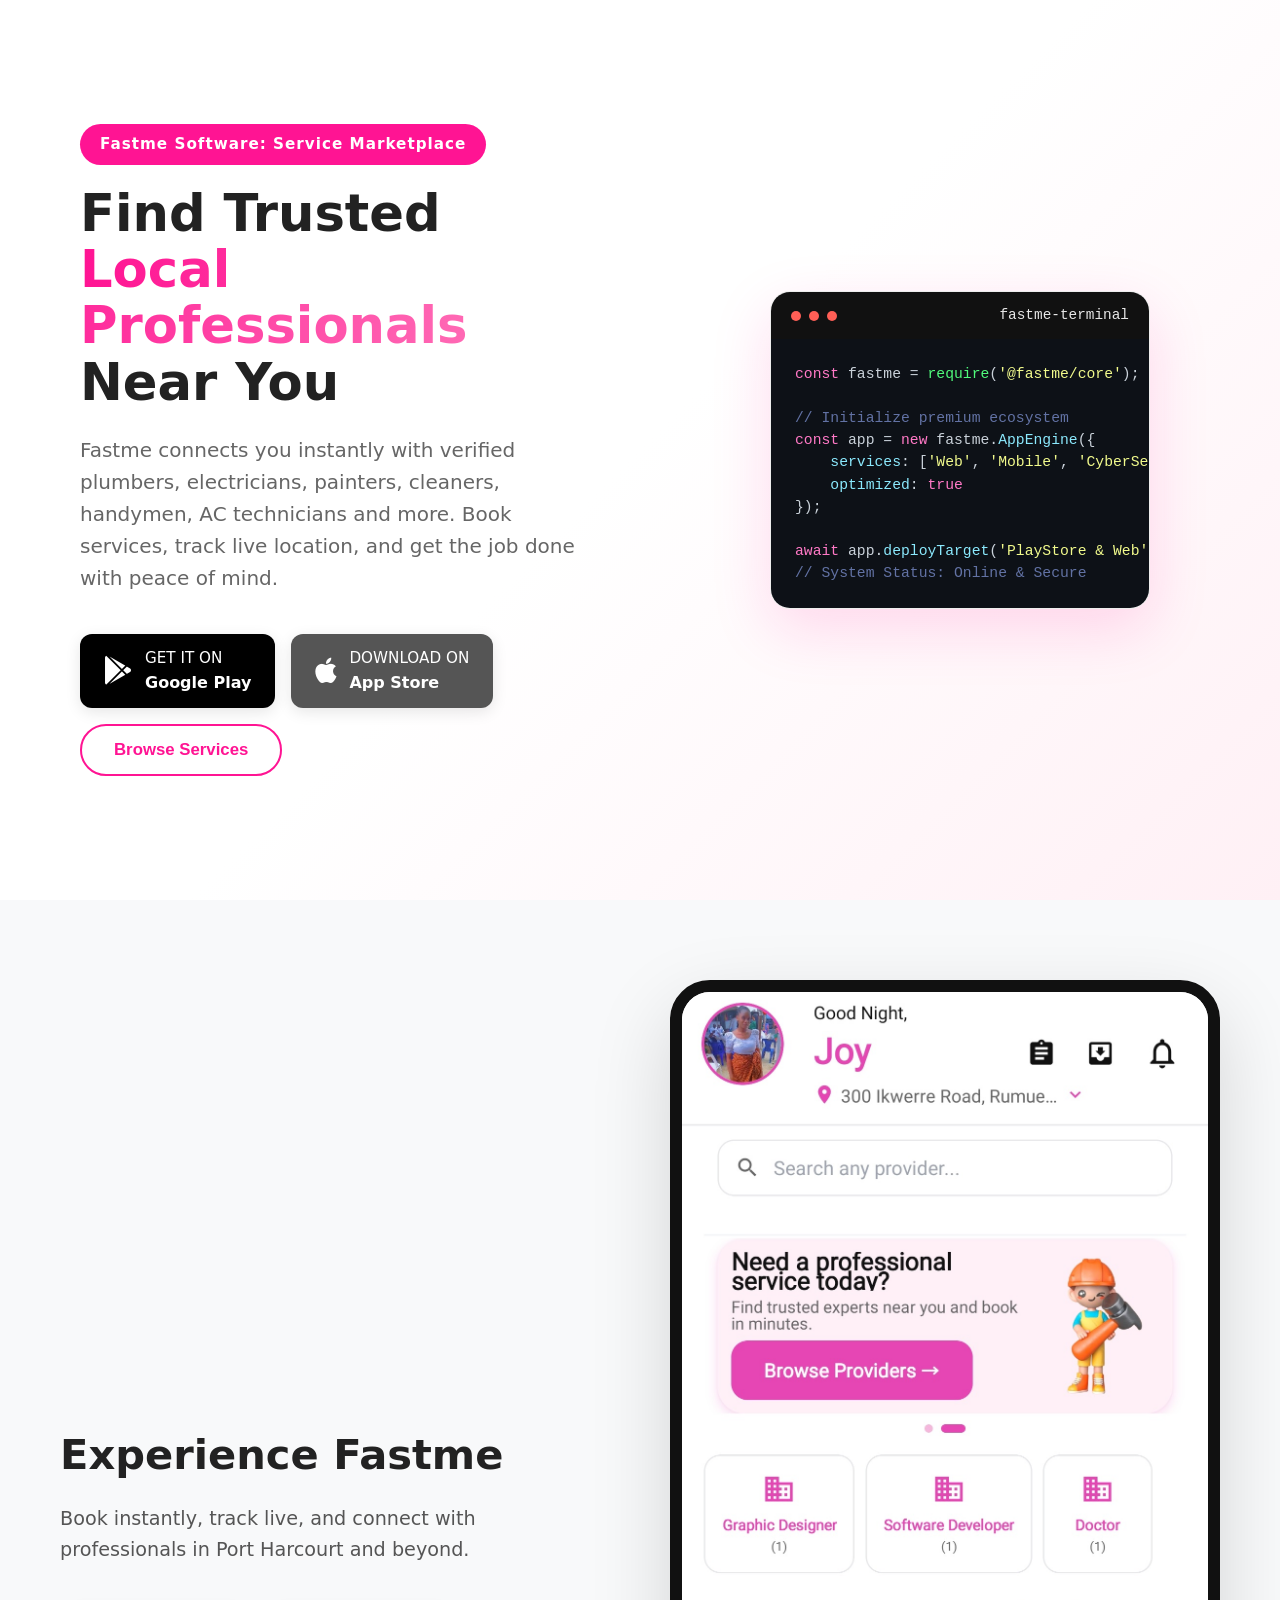
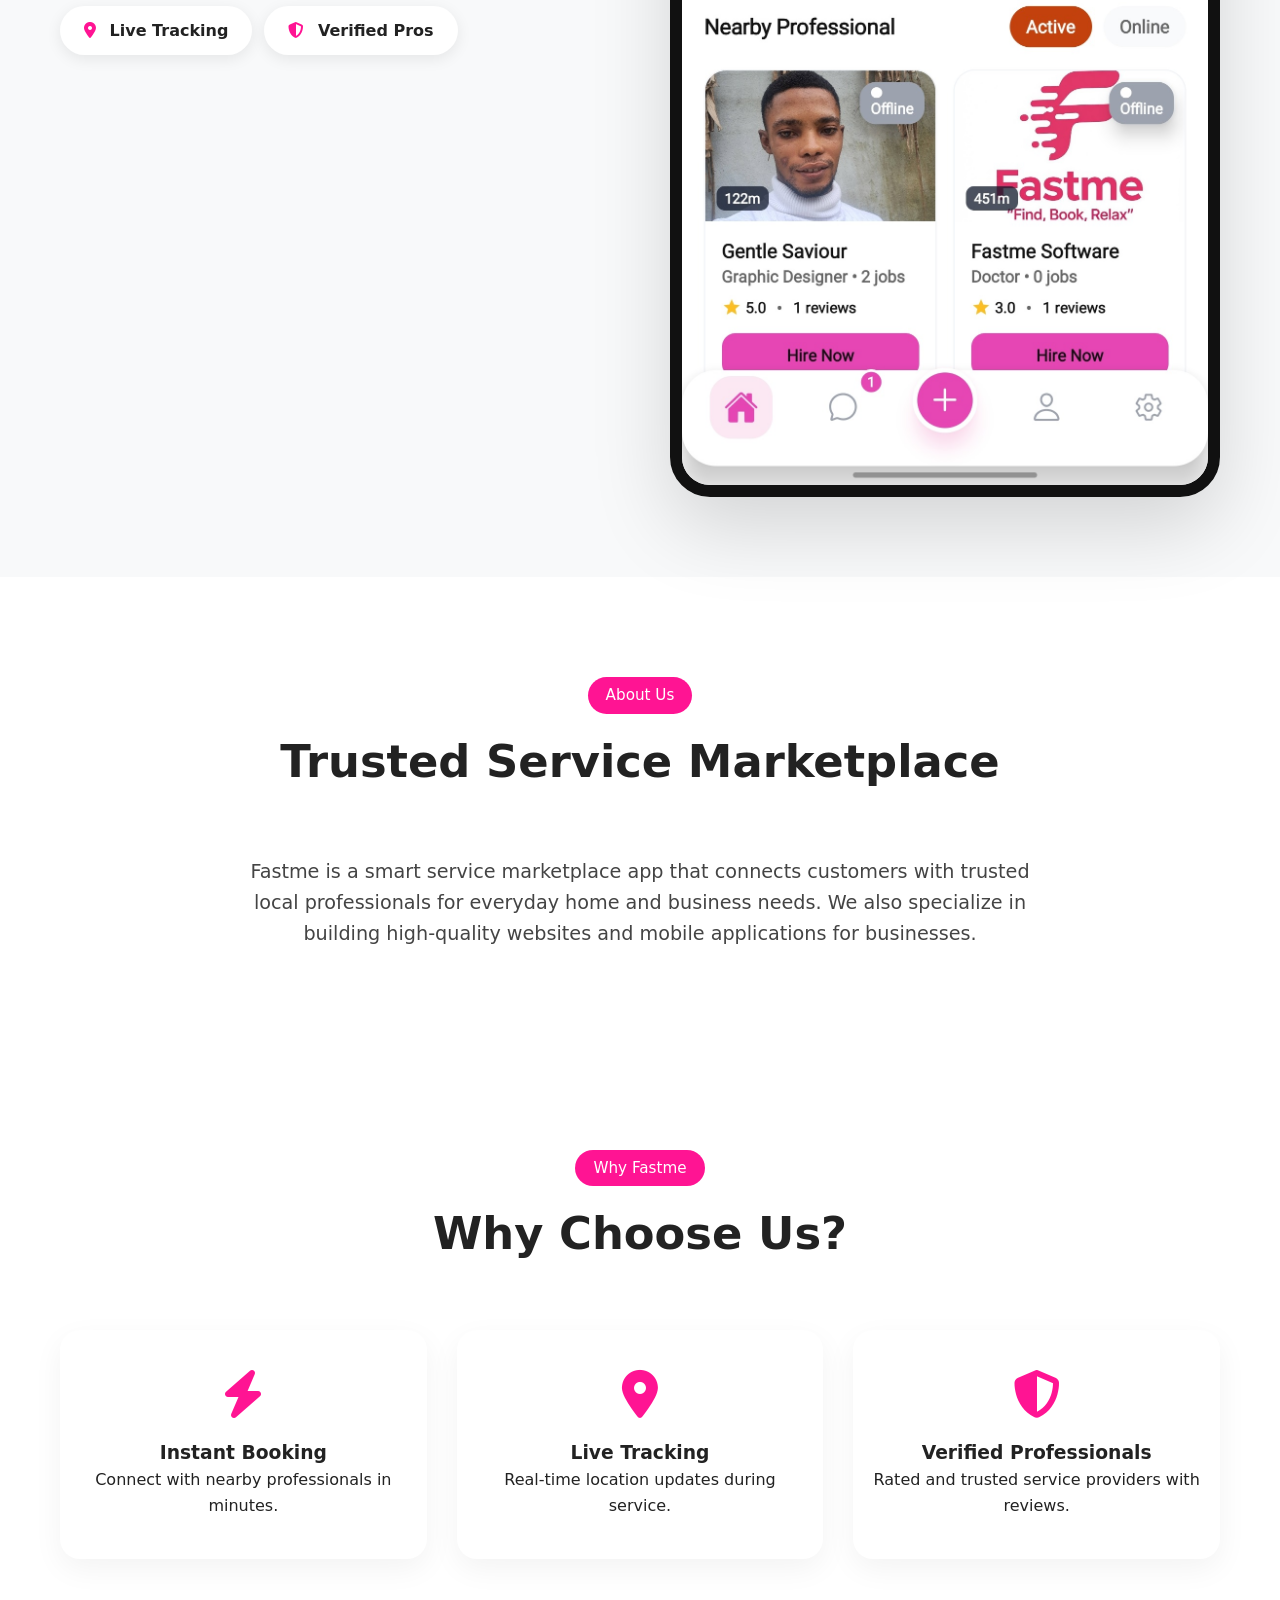
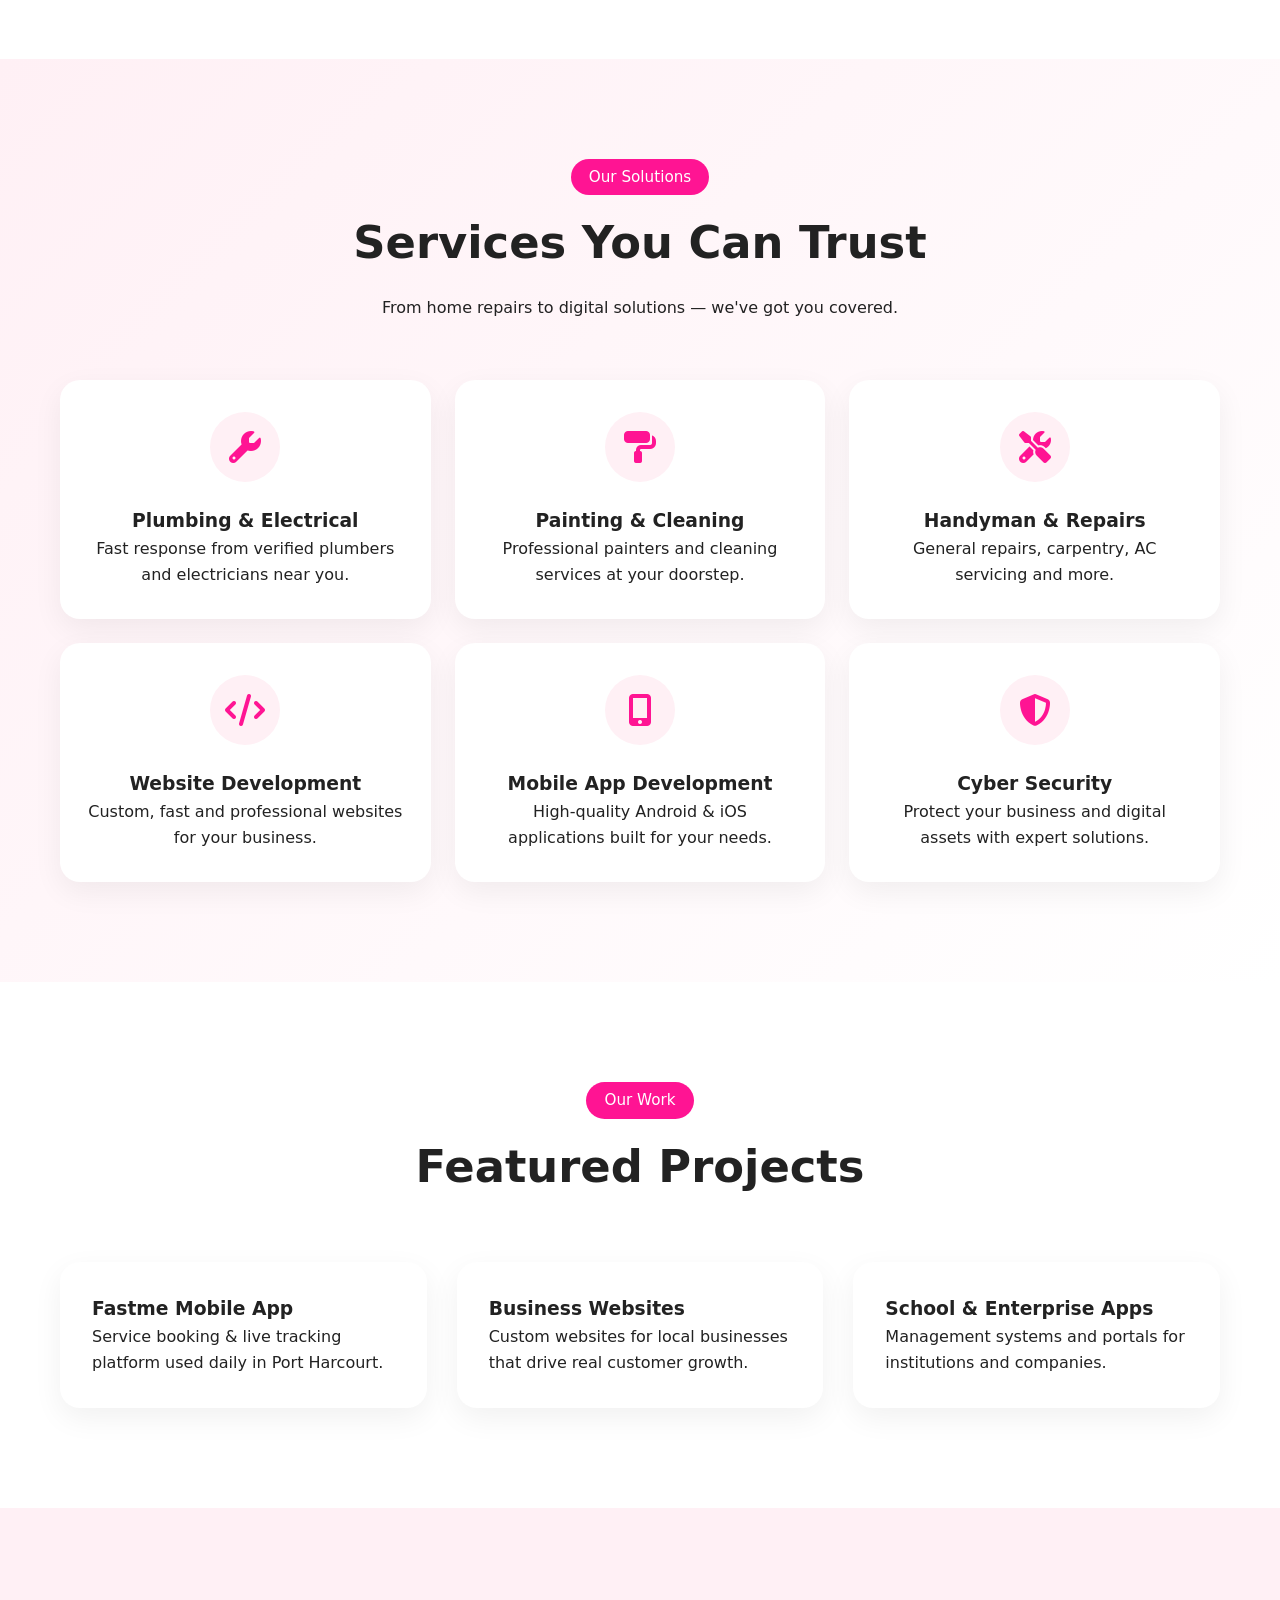
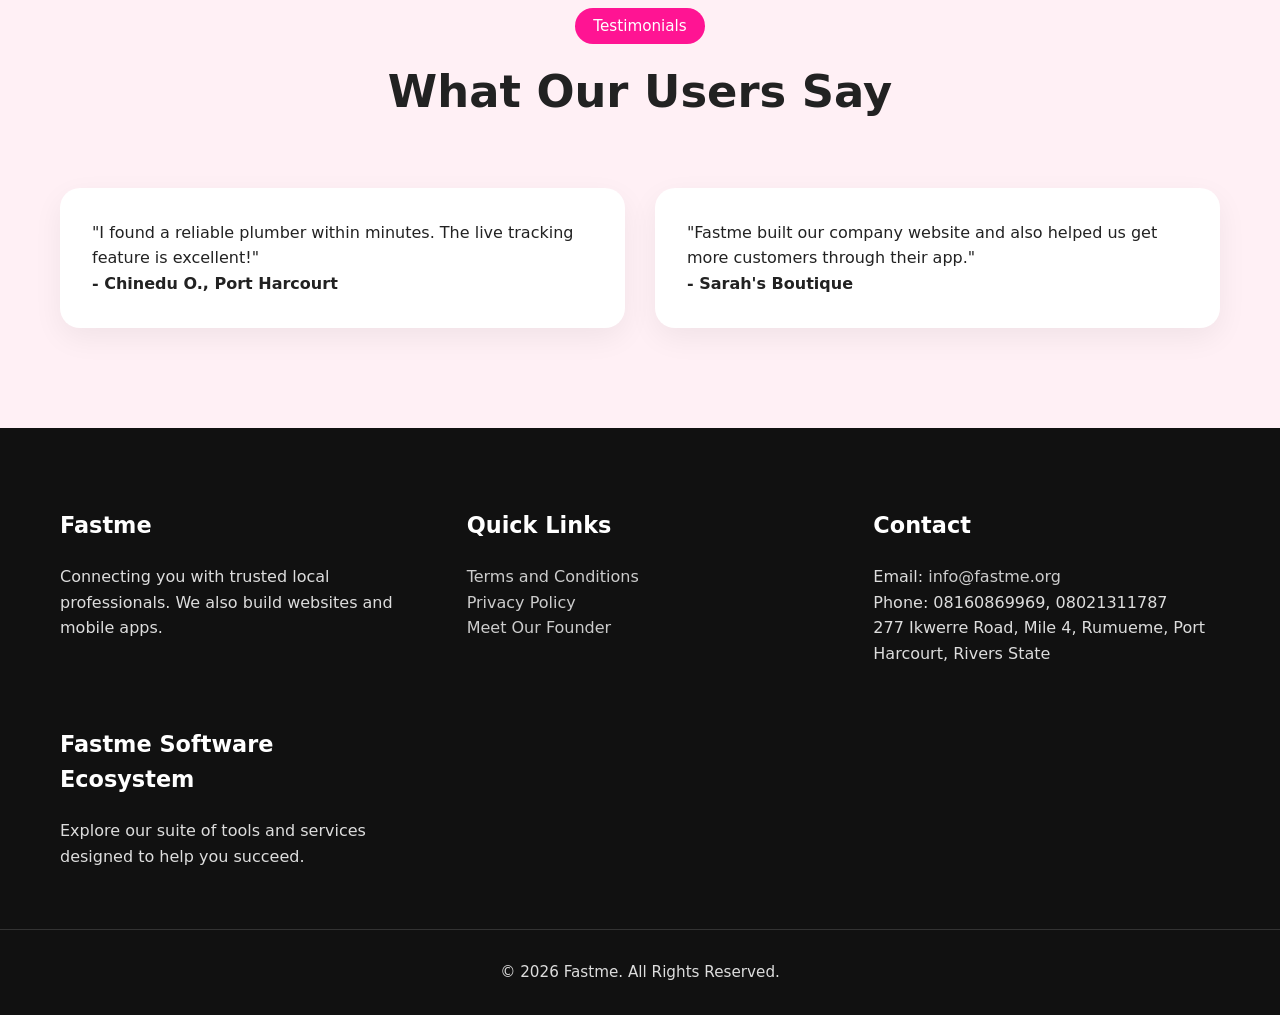
==== index.html @ 84701cfc "Add files via upload" ====
<!DOCTYPE html>
<html lang="en">
<head>
    <meta charset="UTF-8">
    <meta name="viewport" content="width=device-width, initial-scale=1.0">
    <title>Fastme - Connect with Trusted Local Professionals</title>
    <link rel="stylesheet" href="https://cdnjs.cloudflare.com/ajax/libs/font-awesome/6.5.0/css/all.min.css">
    <style>
        :root {
            --primary-pink: #FF1493;
            --pink-dark: #E1306C;
            --pink-light: #FFB6C1;
            --accent: #FF69B4;
            --text-dark: #222222;
            --text-light: #666666;
            --bg-light: #F8F9FA;
        }

        * {
            margin: 0;
            padding: 0;
            box-sizing: border-box;
        }

        body {
            font-family: 'Segoe UI', system-ui, -apple-system, sans-serif;
            line-height: 1.6;
            color: var(--text-dark);
            overflow-x: hidden;
        }

        .container {
            max-width: 1200px;
            margin: 0 auto;
            padding: 0 20px;
        }

        /* HERO - IMPROVED RESPONSIVENESS */
        .hero-container {
            display: grid;
            grid-template-columns: 1fr;
            min-height: 100vh;
            background: linear-gradient(135deg, #fff 50%, #FFF0F5 100%);
            align-items: center;
            position: relative;
            overflow: hidden;
            padding: 80px 0;
        }

        @media (min-width: 992px) {
            .hero-container {
                grid-template-columns: 1fr 1fr;
                padding: 0;
            }
        }

        .hero-content {
            padding: 40px 20px;
            z-index: 2;
            text-align: center;
        }

        @media (min-width: 992px) {
            .hero-content {
                padding: 60px 40px 60px 80px;
                text-align: left;
            }
        }

        .badge {
            display: inline-block;
            background: var(--primary-pink);
            color: white;
            padding: 8px 20px;
            border-radius: 50px;
            font-size: 0.95rem;
            font-weight: 600;
            margin-bottom: 20px;
            letter-spacing: 1px;
        }

        h1 {
            font-size: 2.4rem;
            line-height: 1.1;
            margin-bottom: 24px;
            font-weight: 800;
        }

        @media (min-width: 768px) {
            h1 {
                font-size: 2.8rem;
            }
        }

        @media (min-width: 992px) {
            h1 {
                font-size: 3.2rem;
            }
        }

        .gradient-text {
            background: linear-gradient(90deg, var(--primary-pink), var(--accent));
            -webkit-background-clip: text;
            -webkit-text-fill-color: transparent;
        }

        .hero-content p {
            font-size: 1.1rem;
            color: var(--text-light);
            max-width: 520px;
            margin: 0 auto 40px;
        }

        @media (min-width: 992px) {
            .hero-content p {
                font-size: 1.25rem;
                margin-left: 0;
            }
        }

        .cta-group {
            display: flex;
            gap: 16px;
            flex-wrap: wrap;
            justify-content: center;
        }

        @media (min-width: 992px) {
            .cta-group {
                justify-content: flex-start;
            }
        }

        .btn-playstore {
            display: flex;
            align-items: center;
            gap: 12px;
            background: #000;
            color: white;
            padding: 12px 24px;
            border-radius: 12px;
            text-decoration: none;
            transition: all 0.3s ease;
            box-shadow: 0 4px 15px rgba(0, 0, 0, 0.1);
            font-size: 0.95rem;
        }

        .btn-playstore:hover {
            transform: translateY(-3px);
            box-shadow: 0 8px 25px rgba(0, 0, 0, 0.15);
        }

        .icon-play {
            font-size: 1.8rem;
        }

        .play-text strong {
            display: block;
            font-size: 1rem;
        }

        .btn-outline {
            background: transparent;
            color: var(--primary-pink);
            border: 2px solid var(--primary-pink);
            padding: 14px 32px;
            border-radius: 50px;
            font-weight: 600;
            cursor: pointer;
            transition: all 0.3s ease;
            font-size: 1.05rem;
        }

        .btn-outline:hover {
            background: var(--primary-pink);
            color: white;
            transform: translateY(-3px);
        }

        .hero-visual {
            position: relative;
            display: flex;
            align-items: center;
            justify-content: center;
            padding: 20px;
        }

        @media (min-width: 992px) {
            .hero-visual {
                padding: 40px;
            }
        }

        .glow-card {
            background: white;
            border-radius: 20px;
            box-shadow: 0 20px 60px rgba(255, 20, 147, 0.15);
            width: 100%;
            max-width: 380px;
            overflow: hidden;
            border: 1px solid #eee;
        }

        /* Rest of your styles remain the same */
        .card-header {
            background: #111;
            color: white;
            padding: 12px 20px;
            display: flex;
            align-items: center;
            gap: 8px;
            font-family: monospace;
        }

        .dot {
            display: inline-block;
            width: 10px;
            height: 10px;
            background: #FF5F56;
            border-radius: 50%;
        }

        .card-title {
            margin-left: auto;
            font-size: 0.9rem;
            opacity: 0.9;
        }

        .card-body {
            padding: 24px;
            background: #0D1117;
            color: #c9d1d9;
            font-family: 'Courier New', monospace;
            font-size: 0.92rem;
            line-height: 1.5;
            overflow-x: auto;
        }

        .keyword { color: #FF79C6; }
        .function { color: #50FA7B; }
        .string { color: #F1FA8C; }
        .comment { color: #6272A4; }
        .property { color: #8BE9FD; }

        /* App Mockup Section */
        .app-showcase {
            padding: 80px 0;
            background: var(--bg-light);
        }

        .app-showcase .container {
            display: grid;
            grid-template-columns: 1fr;
            gap: 40px;
            align-items: center;
        }

        @media (min-width: 992px) {
            .app-showcase .container {
                grid-template-columns: 1fr 1fr;
                gap: 60px;
            }
        }

        .app-mockup {
            position: relative;
            border-radius: 40px;
            overflow: hidden;
            box-shadow: 0 30px 80px rgba(0, 0, 0, 0.15);
            border: 12px solid #111;
        }

        .app-mockup img {
            width: 100%;
            display: block;
        }

        /* Other sections */
        section {
            padding: 80px 0;
        }

        @media (min-width: 768px) {
            section {
                padding: 100px 0;
            }
        }

        .section-header {
            text-align: center;
            margin-bottom: 60px;
        }

        .section-badge {
            background: var(--primary-pink);
            color: white;
            padding: 6px 18px;
            border-radius: 50px;
            font-size: 0.95rem;
            display: inline-block;
            margin-bottom: 12px;
        }

        h2 {
            font-size: 2.4rem;
            text-align: center;
            margin-bottom: 16px;
            font-weight: 700;
        }

        @media (min-width: 768px) {
            h2 {
                font-size: 2.8rem;
            }
        }

        /* Keep the rest of your existing styles for other sections */
        .why-us { background: white; }
        .reasons {
            display: grid;
            grid-template-columns: repeat(auto-fit, minmax(280px, 1fr));
            gap: 30px;
        }

        .reasons > div {
            text-align: center;
            padding: 40px 20px;
            background: white;
            border-radius: 20px;
            box-shadow: 0 10px 30px rgba(0, 0, 0, 0.05);
            transition: transform 0.3s ease;
        }

        .reasons > div:hover {
            transform: translateY(-10px);
        }

        .reasons i {
            font-size: 3rem;
            color: var(--primary-pink);
            margin-bottom: 20px;
        }

        .services-section {
            background: linear-gradient(135deg, #FFF0F5, #ffffff);
        }

        .service-container {
            display: grid;
            grid-template-columns: repeat(auto-fit, minmax(300px, 1fr));
            gap: 24px;
        }

        .service-card {
            background: white;
            border-radius: 20px;
            padding: 32px 28px;
            text-align: center;
            box-shadow: 0 10px 30px rgba(0, 0, 0, 0.06);
            transition: all 0.3s ease;
        }

        .service-card:hover {
            transform: translateY(-12px);
            box-shadow: 0 20px 50px rgba(255, 20, 147, 0.15);
        }

        .service-icon {
            width: 70px;
            height: 70px;
            background: #FFF0F5;
            border-radius: 50%;
            display: flex;
            align-items: center;
            justify-content: center;
            margin: 0 auto 24px;
            font-size: 2rem;
            color: var(--primary-pink);
        }

        .portfolio-grid, .testimonial-grid {
            display: grid;
            grid-template-columns: repeat(auto-fit, minmax(340px, 1fr));
            gap: 30px;
        }

        .project-card, .testimonial-card {
            background: white;
            padding: 32px;
            border-radius: 20px;
            box-shadow: 0 10px 30px rgba(0, 0, 0, 0.06);
        }

        .footer {
            background: #111;
            color: #ddd;
            padding-top: 80px;
        }

        .footer-content {
            display: grid;
            grid-template-columns: repeat(auto-fit, minmax(250px, 1fr));
            gap: 60px;
            margin-bottom: 60px;
        }

        .footer h3 {
            color: white;
            margin-bottom: 20px;
            font-size: 1.4rem;
        }

        .footer a {
            color: #ccc;
            text-decoration: none;
        }

        .footer a:hover {
            color: var(--primary-pink);
        }

        .footer-bottom {
            border-top: 1px solid #333;
            padding: 30px 0;
            text-align: center;
            font-size: 0.95rem;
        }
    </style>
</head>
<body>

    <!-- HERO -->
    <main class="hero-container">
        <div class="hero-content">
            <div class="badge">Fastme Software: Service Marketplace</div>
            <h1>Find Trusted <br><span class="gradient-text">Local Professionals</span> Near You</h1>
            <p>Fastme connects you instantly with verified plumbers, electricians, painters, cleaners, handymen, AC technicians and more. Book services, track live location, and get the job done with peace of mind.</p>
            
            <div class="cta-group">
                <a href="https://play.google.com/store/apps/details?id=com.fastme.app" target="_blank" class="btn-playstore">
                    <i class="fab fa-google-play icon-play"></i>
                    <div class="play-text">
                        <span>GET IT ON</span>
                        <strong>Google Play</strong>
                    </div>
                </a>
                <a href="https://apps.apple.com/app/fastme" target="_blank" class="btn-playstore" style="background: #555;">
                    <i class="fab fa-apple icon-play"></i>
                    <div class="play-text">
                        <span>DOWNLOAD ON</span>
                        <strong>App Store</strong>
                    </div>
                </a>
                <button onclick="document.getElementById('services').scrollIntoView({ behavior: 'smooth' })" class="btn-outline">Browse Services</button>
            </div>
        </div>

        <div class="hero-visual">
            <div class="glow-card" id="interactiveCard">
                <div class="card-header">
                    <span class="dot"></span><span class="dot"></span><span class="dot"></span>
                    <span class="card-title">fastme-terminal</span>
                </div>
                <div class="card-body">
                    <pre><code><span class="keyword">const</span> fastme = <span class="function">require</span>(<span class="string">'@fastme/core'</span>);

<span class="comment">// Initialize premium ecosystem</span>
<span class="keyword">const</span> app = <span class="keyword">new</span> fastme.<span class="property">AppEngine</span>({
    <span class="property">services</span>: [<span class="string">'Web'</span>, <span class="string">'Mobile'</span>, <span class="string">'CyberSec'</span>],
    <span class="property">optimized</span>: <span class="keyword">true</span>
});

<span class="keyword">await</span> app.<span class="property">deployTarget</span>(<span class="string">'PlayStore &amp; Web'</span>);
<span class="comment">// System Status: Online &amp; Secure</span></code></pre>
                </div>
            </div>
        </div>
    </main>

    <!-- APP SHOWCASE -->
    <section class="app-showcase">
        <div class="container">
            <div>
                <h2 style="text-align:left; font-size:2.6rem;">Experience Fastme</h2>
                <p style="font-size:1.2rem; color:#555; max-width:480px;">Book instantly, track live, and connect with professionals in Port Harcourt and beyond.</p>
                
                <div style="margin-top:40px;">
                    <div style="display:flex; gap:12px; flex-wrap:wrap;">
                        <div style="background:#fff; padding:12px 24px; border-radius:50px; box-shadow:0 4px 15px rgba(0,0,0,0.08); font-weight:600;">
                            <i class="fas fa-map-marker-alt" style="color:var(--primary-pink); margin-right:8px;"></i> Live Tracking
                        </div>
                        <div style="background:#fff; padding:12px 24px; border-radius:50px; box-shadow:0 4px 15px rgba(0,0,0,0.08); font-weight:600;">
                            <i class="fas fa-shield-alt" style="color:var(--primary-pink); margin-right:8px;"></i> Verified Pros
                        </div>
                    </div>
                </div>
            </div>
            
            <div class="app-mockup">
                <img src="/Screenshot_20260722_222158_Fastme.jpg" alt="Fastme App Screenshot">
            </div>
        </div>
    </section>

    <!-- ABOUT -->
    <section class="about-section" style="background:white;">
        <div class="container">
            <div class="section-header">
                <span class="section-badge">About Us</span>
                <h2>Trusted Service Marketplace</h2>
            </div>
            <p style="max-width:800px; margin:0 auto; text-align:center; font-size:1.2rem; color:#444;">
                Fastme is a smart service marketplace app that connects customers with trusted local professionals for everyday home and business needs. 
                We also specialize in building high-quality websites and mobile applications for businesses.
            </p>
        </div>
    </section>

    <!-- WHY US -->
    <section class="why-us">
        <div class="container">
            <div class="section-header">
                <span class="section-badge">Why Fastme</span>
                <h2>Why Choose Us?</h2>
            </div>
            <div class="reasons">
                <div>
                    <i class="fas fa-bolt"></i>
                    <h3>Instant Booking</h3>
                    <p>Connect with nearby professionals in minutes.</p>
                </div>
                <div>
                    <i class="fas fa-map-marker-alt"></i>
                    <h3>Live Tracking</h3>
                    <p>Real-time location updates during service.</p>
                </div>
                <div>
                    <i class="fas fa-shield-alt"></i>
                    <h3>Verified Professionals</h3>
                    <p>Rated and trusted service providers with reviews.</p>
                </div>
            </div>
        </div>
    </section>

    <!-- SERVICES -->
    <section id="services" class="services-section">
        <div class="container">
            <div class="section-header">
                <span class="section-badge">Our Solutions</span>
                <h2>Services You Can Trust</h2>
                <p>From home repairs to digital solutions — we've got you covered.</p>
            </div>

            <div class="service-container">
                <div class="service-card">
                    <div class="service-icon"><i class="fas fa-wrench"></i></div>
                    <h3>Plumbing & Electrical</h3>
                    <p>Fast response from verified plumbers and electricians near you.</p>
                </div>

                <div class="service-card">
                    <div class="service-icon"><i class="fas fa-paint-roller"></i></div>
                    <h3>Painting & Cleaning</h3>
                    <p>Professional painters and cleaning services at your doorstep.</p>
                </div>

                <div class="service-card">
                    <div class="service-icon"><i class="fas fa-tools"></i></div>
                    <h3>Handyman & Repairs</h3>
                    <p>General repairs, carpentry, AC servicing and more.</p>
                </div>

                <div class="service-card">
                    <div class="service-icon"><i class="fas fa-code"></i></div>
                    <h3>Website Development</h3>
                    <p>Custom, fast and professional websites for your business.</p>
                </div>

                <div class="service-card">
                    <div class="service-icon"><i class="fas fa-mobile-alt"></i></div>
                    <h3>Mobile App Development</h3>
                    <p>High-quality Android & iOS applications built for your needs.</p>
                </div>

                <div class="service-card">
                    <div class="service-icon"><i class="fas fa-shield-alt"></i></div>
                    <h3>Cyber Security</h3>
                    <p>Protect your business and digital assets with expert solutions.</p>
                </div>
            </div>
        </div>
    </section>

    <!-- PORTFOLIO -->
    <section class="portfolio" style="background:#fff;">
        <div class="container">
            <div class="section-header">
                <span class="section-badge">Our Work</span>
                <h2>Featured Projects</h2>
            </div>
            <div class="portfolio-grid">
                <div class="project-card">
                    <h3>Fastme Mobile App</h3>
                    <p>Service booking & live tracking platform used daily in Port Harcourt.</p>
                </div>
                <div class="project-card">
                    <h3>Business Websites</h3>
                    <p>Custom websites for local businesses that drive real customer growth.</p>
                </div>
                <div class="project-card">
                    <h3>School & Enterprise Apps</h3>
                    <p>Management systems and portals for institutions and companies.</p>
                </div>
            </div>
        </div>
    </section>

    <!-- TESTIMONIALS -->
    <section class="testimonials" style="background: #FFF0F5;">
        <div class="container">
            <div class="section-header">
                <span class="section-badge">Testimonials</span>
                <h2>What Our Users Say</h2>
            </div>
            <div class="testimonial-grid">
                <div class="testimonial-card">
                    <p>"I found a reliable plumber within minutes. The live tracking feature is excellent!"</p>
                    <strong>- Chinedu O., Port Harcourt</strong>
                </div>
                <div class="testimonial-card">
                    <p>"Fastme built our company website and also helped us get more customers through their app."</p>
                    <strong>- Sarah's Boutique</strong>
                </div>
            </div>
        </div>
    </section>

    <!-- FOOTER -->
    <footer class="footer">
        <div class="footer-content container">
            <div>
                <h3>Fastme</h3>
                <p>Connecting you with trusted local professionals. We also build websites and mobile apps.</p>
            </div>

            <div>
                <h3>Quick Links</h3>
                <ul style="list-style:none;">
                    <li><a href="terms.html">Terms and Conditions</a></li>
                    <li><a href="policy.html">Privacy Policy</a></li>
                    <li><a href="director.html">Meet Our Founder</a></li>
                </ul>
            </div>

            <div>
                <h3>Contact</h3>
                <p>Email: <a href="mailto:info@fastme.org">info@fastme.org</a></p>
                <p>Phone: 08160869969, 08021311787</p>
                <p>277 Ikwerre Road, Mile 4, Rumueme, Port Harcourt, Rivers State</p>
            </div>
             <div>
                <h3>Fastme Software Ecosystem</h3>
                <p>Explore our suite of tools and services designed to help you succeed.</p>
            </div>
        </div>

        <div class="footer-bottom">
            <p>© 2026 Fastme. All Rights Reserved.</p>
        </div>
    </footer>

    <script>
        document.addEventListener('DOMContentLoaded', () => {
            const card = document.getElementById('interactiveCard');
            if (card) {
                card.addEventListener('mousemove', (e) => {
                    const rect = card.getBoundingClientRect();
                    const x = e.clientX - rect.left;
                    const y = e.clientY - rect.top;
                    card.style.transform = `perspective(1000px) rotateX(${(y - rect.height/2) / 15}deg) rotateY(${(rect.width/2 - x) / 15}deg)`;
                });
                
                card.addEventListener('mouseleave', () => {
                    card.style.transform = 'perspective(1000px) rotateX(0) rotateY(0)';
                });
            }
        });
    </script>
</body>
</html>
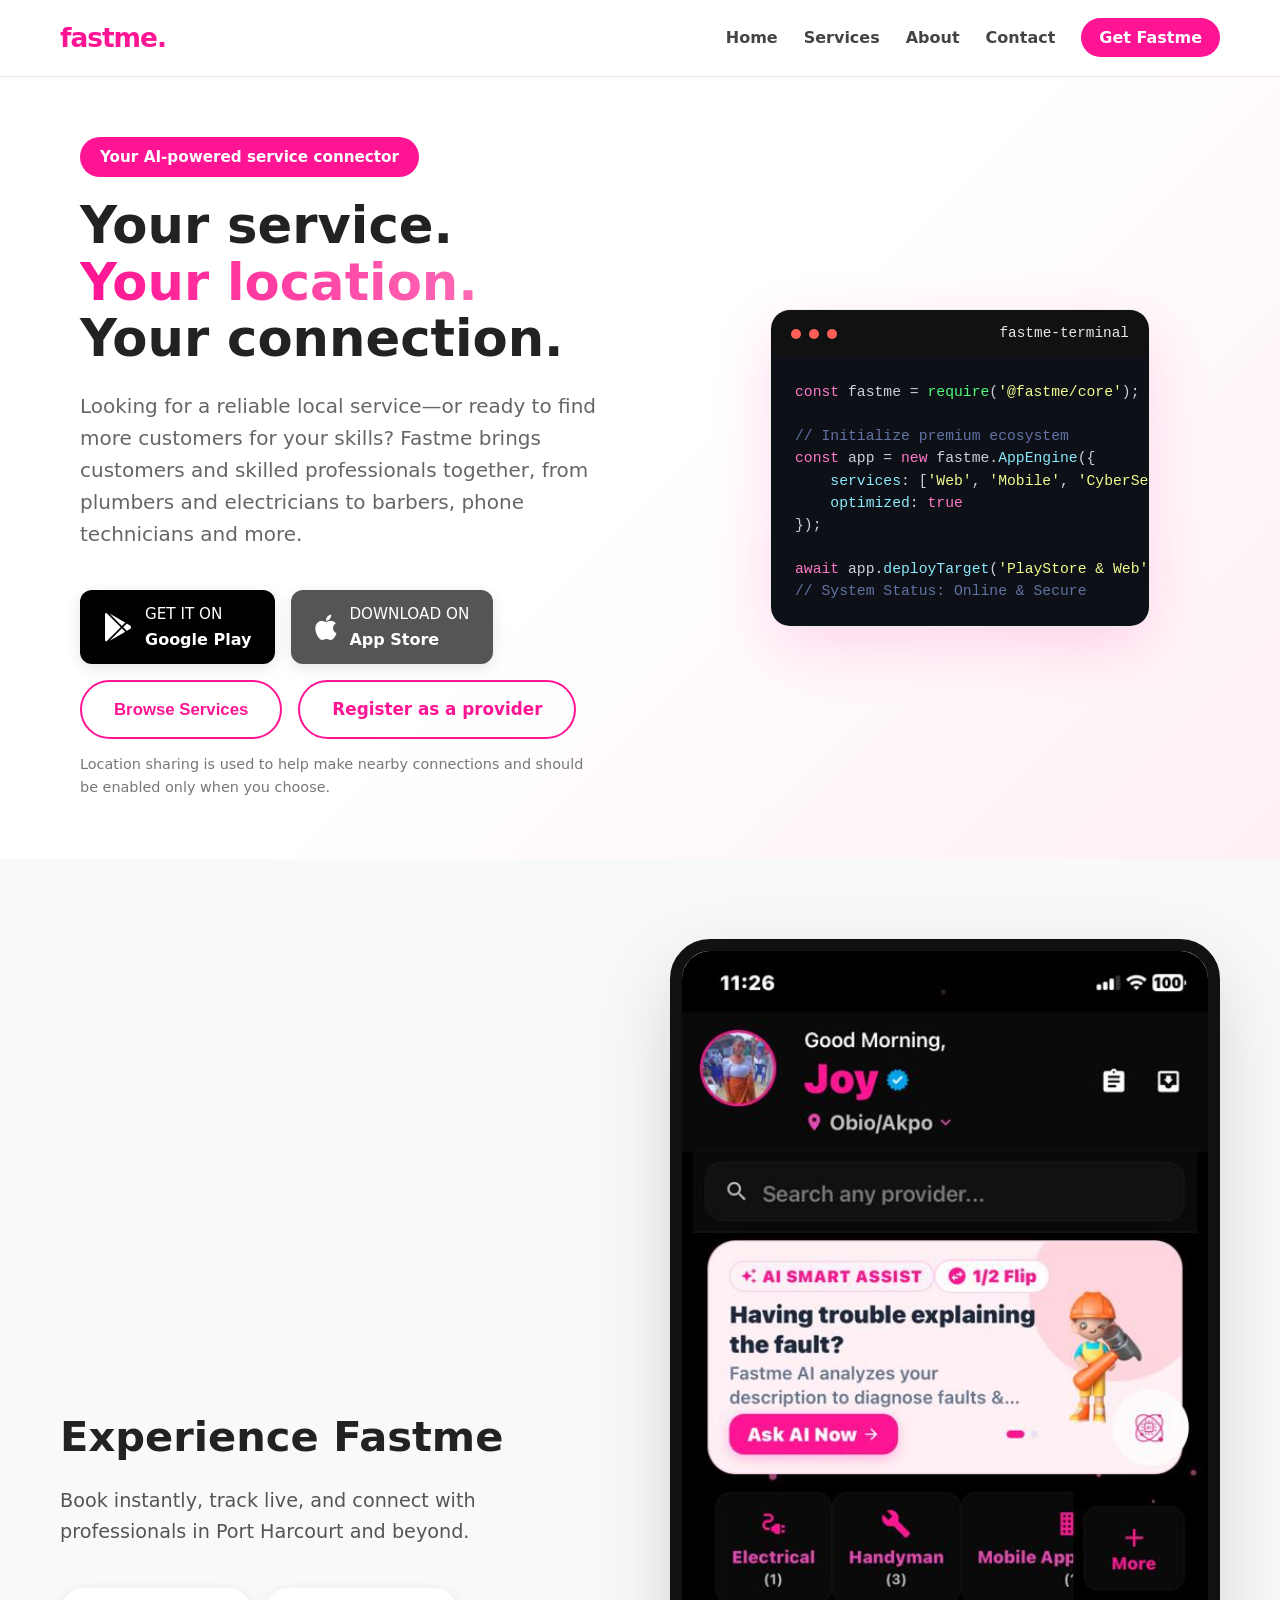
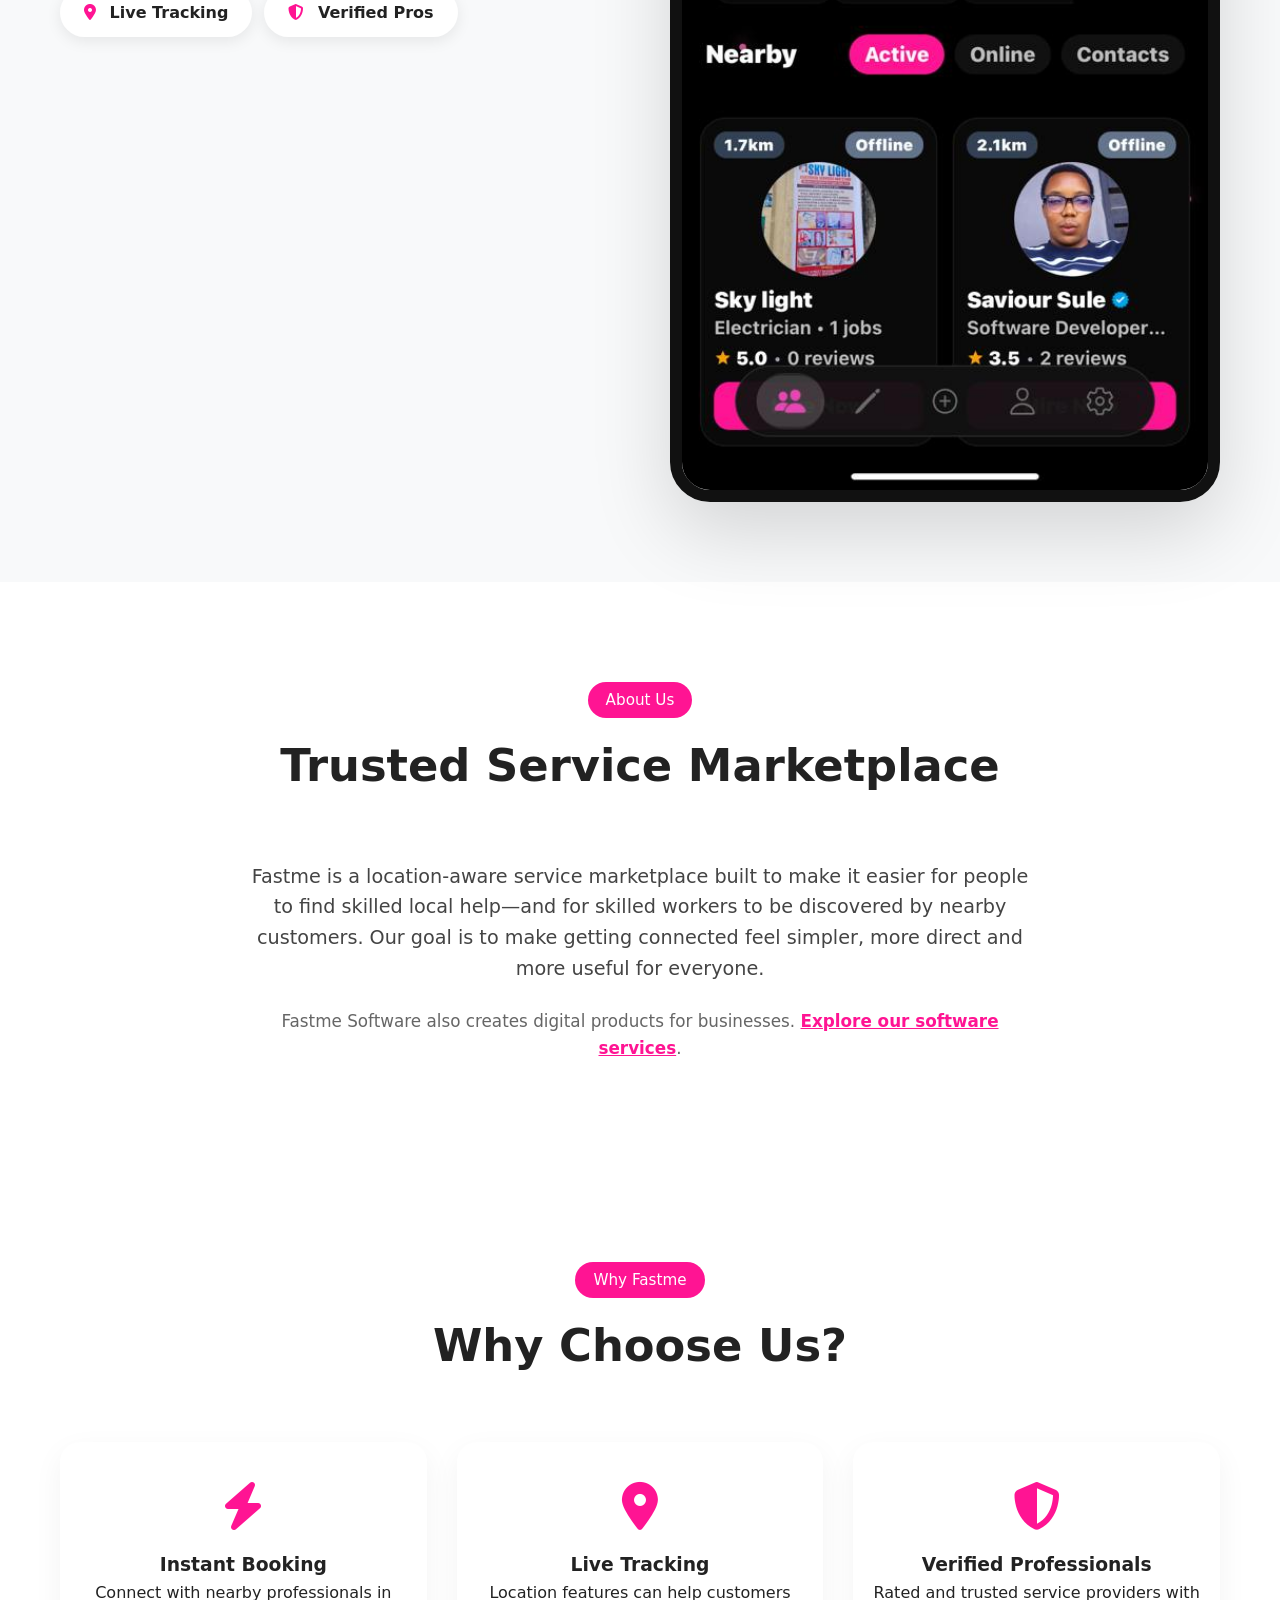
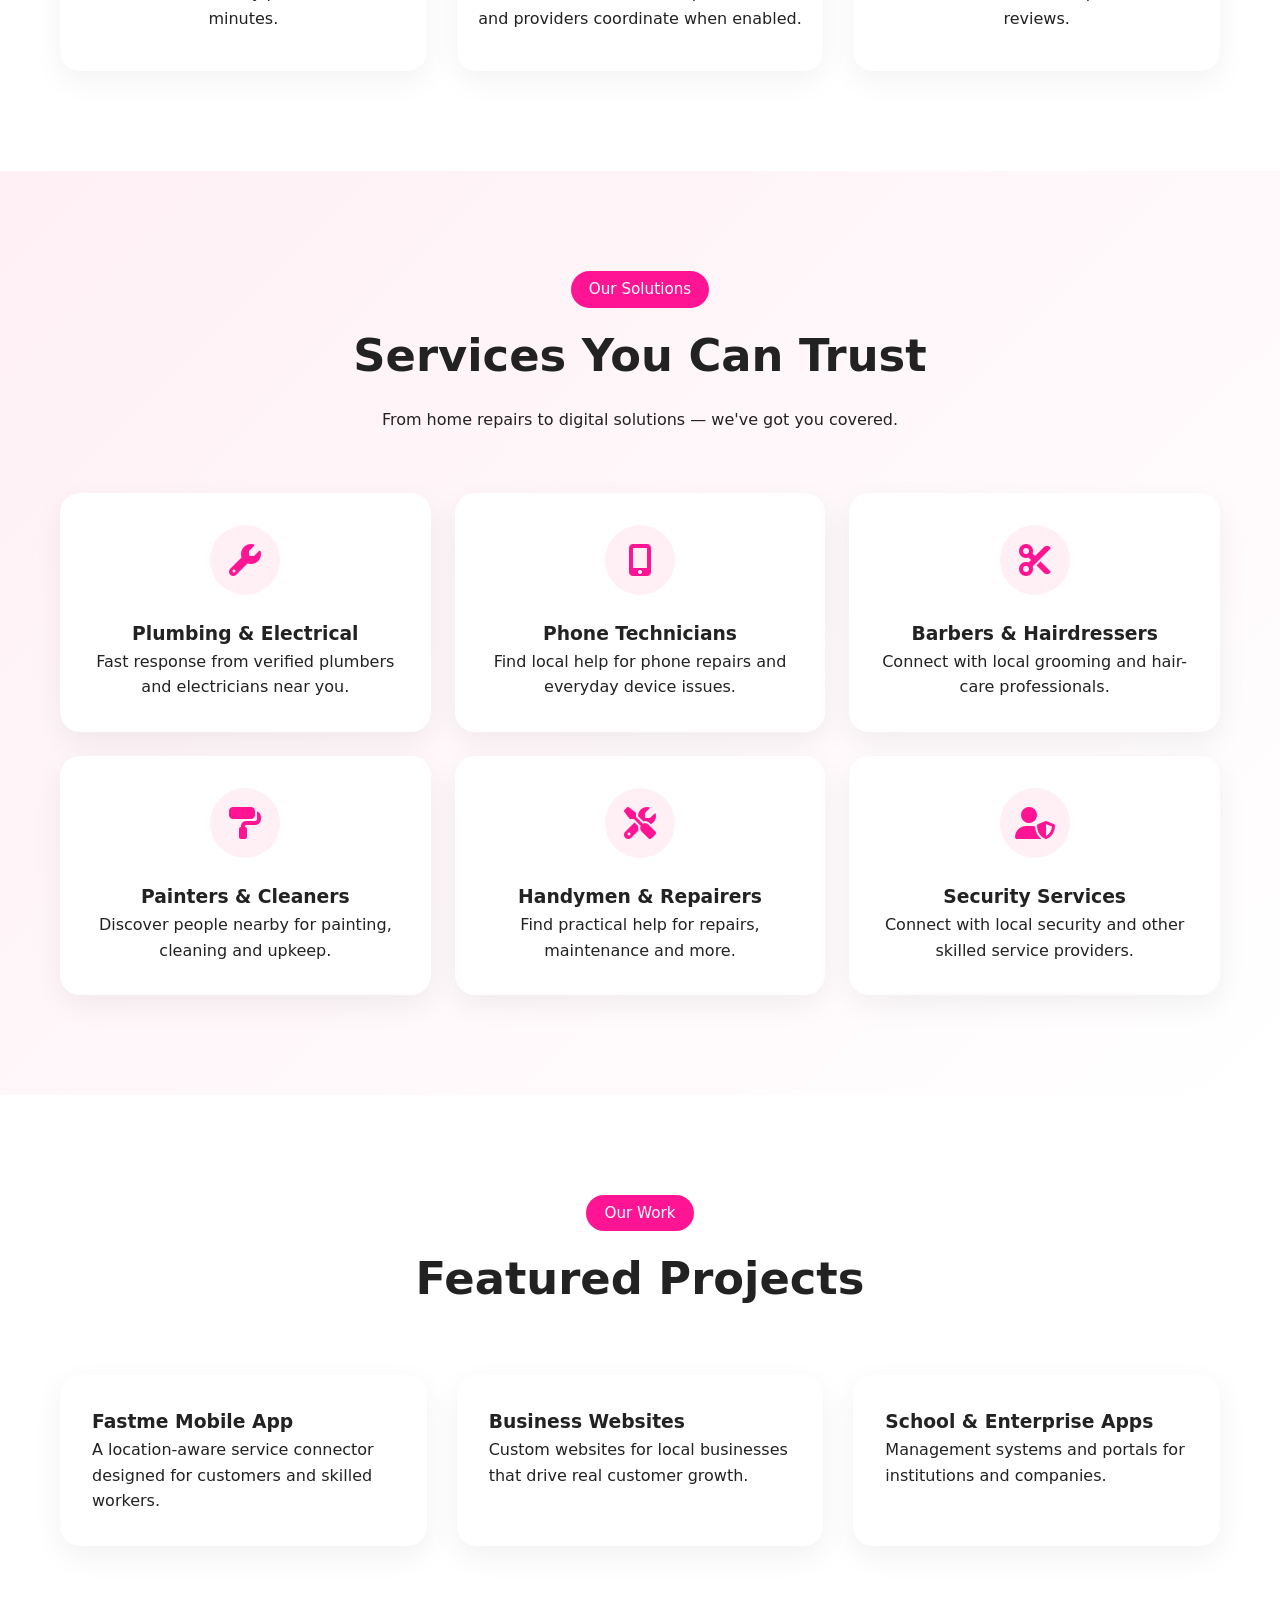
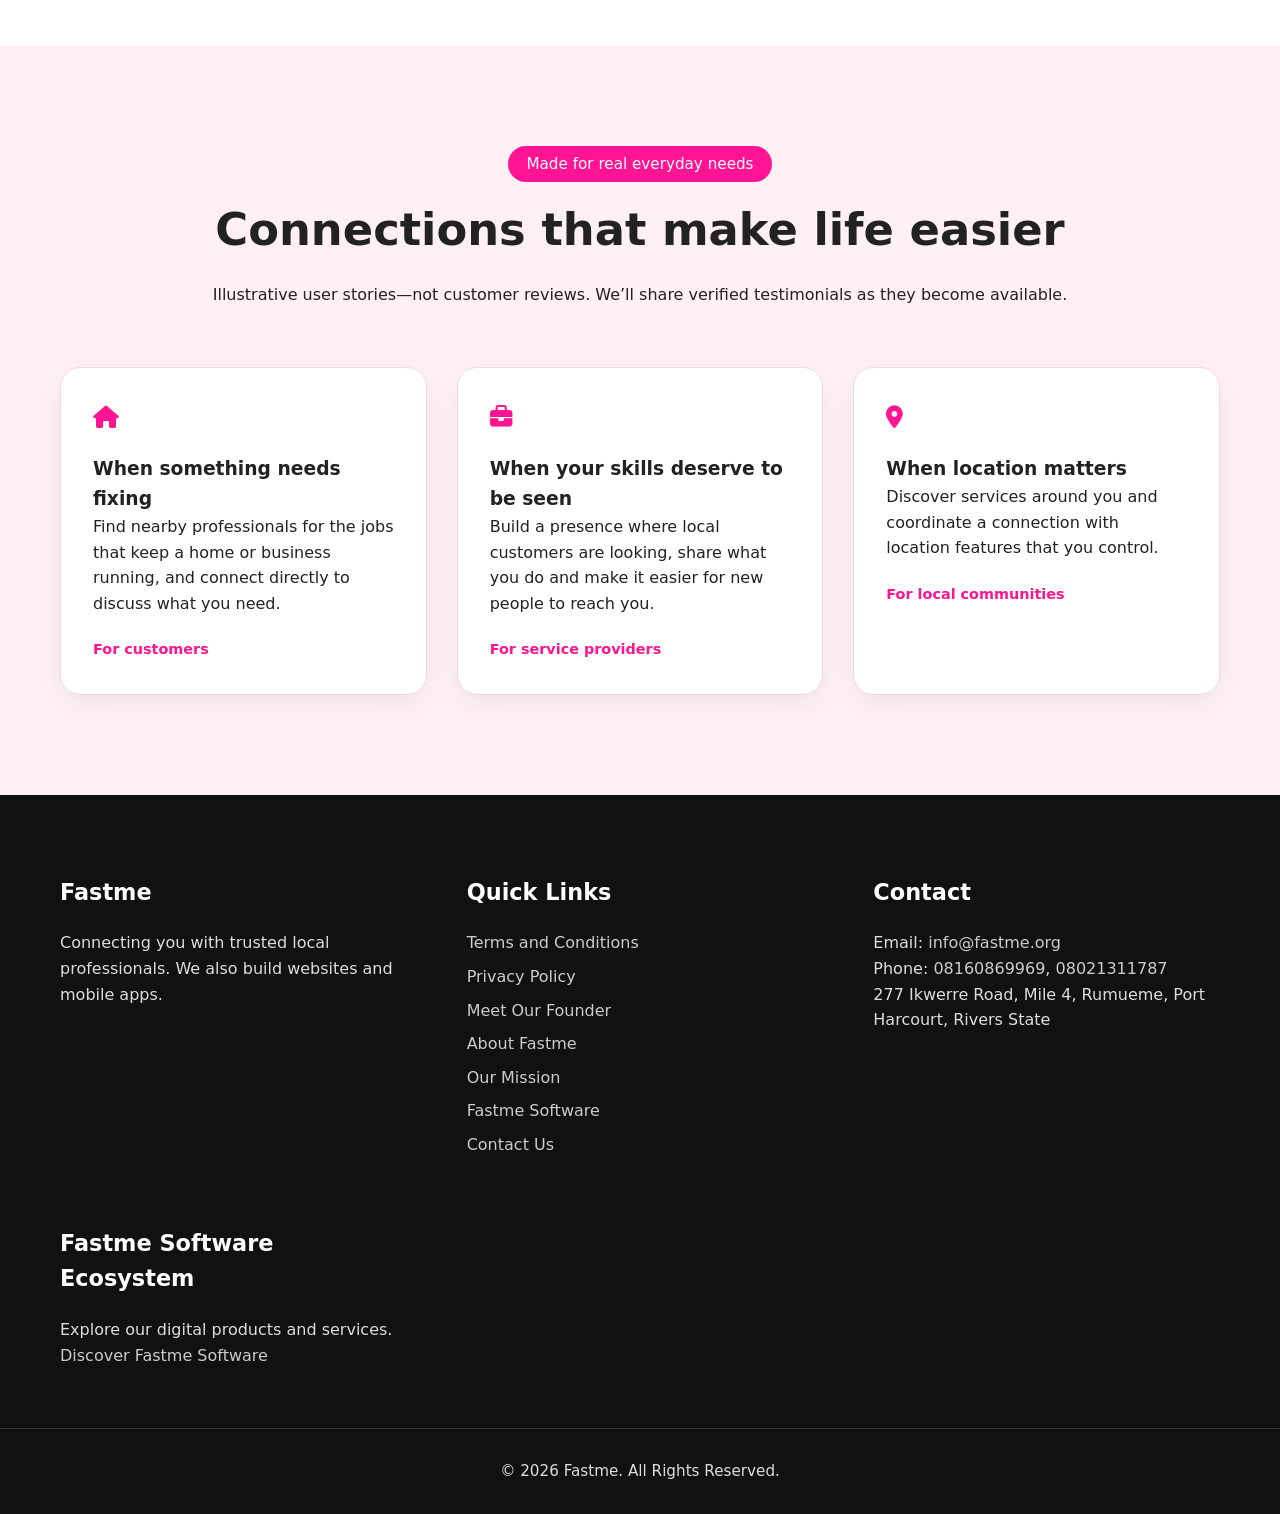
==== commit 93608f6f: "Add files via upload" ====
--- a/index.html
+++ b/index.html
@@ -425,26 +425,162 @@
             text-align: center;
             font-size: 0.95rem;
         }
+
+        .site-nav {
+            background: #fff;
+            border-bottom: 1px solid #f1e4eb;
+            position: relative;
+            z-index: 5;
+        }
+
+        .nav-inner {
+            max-width: 1200px;
+            min-height: 76px;
+            margin: 0 auto;
+            padding: 12px 20px;
+            display: flex;
+            align-items: center;
+            justify-content: space-between;
+            gap: 24px;
+        }
+
+        .brand {
+            color: var(--primary-pink);
+            font-size: 1.65rem;
+            font-weight: 800;
+            letter-spacing: -1px;
+            text-decoration: none;
+        }
+
+        .nav-links {
+            display: flex;
+            align-items: center;
+            gap: 26px;
+            list-style: none;
+        }
+
+        .nav-links a {
+            color: #444;
+            font-weight: 600;
+            text-decoration: none;
+        }
+
+        .nav-links a:hover {
+            color: var(--primary-pink);
+        }
+
+        .nav-cta {
+            color: #fff !important;
+            background: var(--primary-pink);
+            padding: 10px 18px;
+            border-radius: 999px;
+        }
+
+        .hero-container {
+            min-height: 85vh;
+        }
+
+        .hero-content .badge {
+            letter-spacing: 0;
+        }
+
+        .hero-note {
+            display: block;
+            margin-top: 14px;
+            color: #777;
+            font-size: 0.9rem;
+        }
+
+        .provider-link {
+            display: inline-flex;
+            align-items: center;
+            justify-content: center;
+            color: var(--primary-pink);
+            text-decoration: none;
+        }
+
+        .testimonial-grid {
+            grid-template-columns: repeat(auto-fit, minmax(260px, 1fr));
+        }
+
+        .testimonial-card {
+            border: 1px solid #f5d6e5;
+        }
+
+        .testimonial-card .story-icon {
+            color: var(--primary-pink);
+            font-size: 1.4rem;
+            margin-bottom: 18px;
+        }
+
+        .testimonial-card .story-role {
+            display: block;
+            margin-top: 22px;
+            color: var(--primary-pink);
+            font-size: 0.9rem;
+        }
+
+        .footer-content ul {
+            list-style: none;
+        }
+
+        .footer-content li {
+            margin: 8px 0;
+        }
+
+        @media (max-width: 720px) {
+            .nav-inner {
+                flex-direction: column;
+                gap: 12px;
+            }
+
+            .nav-links {
+                justify-content: center;
+                flex-wrap: wrap;
+                gap: 12px 20px;
+            }
+
+            .hero-container {
+                min-height: auto;
+            }
+
+            .portfolio-grid {
+                grid-template-columns: 1fr;
+            }
+        }
     </style>
 </head>
 <body>
 
+    <header class="site-nav">
+        <nav class="nav-inner" aria-label="Main navigation">
+            <a class="brand" href="index.html" aria-label="Fastme home">fastme<span aria-hidden="true">.</span></a>
+            <ul class="nav-links">
+                <li><a href="index.html">Home</a></li>
+                <li><a href="index.html#services">Services</a></li>
+                <li><a href="about.html">About</a></li>
+                <li><a href="contact.html">Contact</a></li>
+                <li><a class="nav-cta" href="https://play.google.com/store/apps/details?id=com.fastme.app" target="_blank" rel="noopener noreferrer">Get Fastme</a></li>
+            </ul>
+        </nav>
+    </header>
+
     <!-- HERO -->
     <main class="hero-container">
         <div class="hero-content">
-            <div class="badge">Fastme Software: Service Marketplace</div>
-            <h1>Find Trusted <br><span class="gradient-text">Local Professionals</span> Near You</h1>
-            <p>Fastme connects you instantly with verified plumbers, electricians, painters, cleaners, handymen, AC technicians and more. Book services, track live location, and get the job done with peace of mind.</p>
+            <div class="badge">Your AI-powered service connector</div>
+            <h1>Your service.<br><span class="gradient-text">Your location.</span><br>Your connection.</h1>
+            <p>Looking for a reliable local service—or ready to find more customers for your skills? Fastme brings customers and skilled professionals together, from plumbers and electricians to barbers, phone technicians and more.</p>
             
             <div class="cta-group">
-                <a href="https://play.google.com/store/apps/details?id=com.fastme.app" target="_blank" class="btn-playstore">
+                <a href="https://play.google.com/store/apps/details?id=com.fastme.app" target="_blank" rel="noopener noreferrer" class="btn-playstore">
                     <i class="fab fa-google-play icon-play"></i>
                     <div class="play-text">
                         <span>GET IT ON</span>
                         <strong>Google Play</strong>
                     </div>
                 </a>
-                <a href="https://apps.apple.com/app/fastme" target="_blank" class="btn-playstore" style="background: #555;">
+                <a href="https://apps.apple.com/app/fastme" target="_blank" rel="noopener noreferrer" class="btn-playstore" style="background: #555;">
                     <i class="fab fa-apple icon-play"></i>
                     <div class="play-text">
                         <span>DOWNLOAD ON</span>
@@ -452,7 +588,9 @@
                     </div>
                 </a>
                 <button onclick="document.getElementById('services').scrollIntoView({ behavior: 'smooth' })" class="btn-outline">Browse Services</button>
-            </div>
+                <a href="https://play.google.com/store/apps/details?id=com.fastme.app" target="_blank" rel="noopener noreferrer" class="btn-outline provider-link">Register as a provider</a>
+            </div>
+            <small class="hero-note">Location sharing is used to help make nearby connections and should be enabled only when you choose.</small>
         </div>
 
         <div class="hero-visual">
@@ -483,7 +621,7 @@
             <div>
                 <h2 style="text-align:left; font-size:2.6rem;">Experience Fastme</h2>
                 <p style="font-size:1.2rem; color:#555; max-width:480px;">Book instantly, track live, and connect with professionals in Port Harcourt and beyond.</p>
-                
+
                 <div style="margin-top:40px;">
                     <div style="display:flex; gap:12px; flex-wrap:wrap;">
                         <div style="background:#fff; padding:12px 24px; border-radius:50px; box-shadow:0 4px 15px rgba(0,0,0,0.08); font-weight:600;">
@@ -495,9 +633,9 @@
                     </div>
                 </div>
             </div>
-            
+
             <div class="app-mockup">
-                <img src="/Screenshot_20260722_222158_Fastme.jpg" alt="Fastme App Screenshot">
+                <img src="ui.jpeg" alt="A preview of the Fastme mobile app">
             </div>
         </div>
     </section>
@@ -510,8 +648,10 @@
                 <h2>Trusted Service Marketplace</h2>
             </div>
             <p style="max-width:800px; margin:0 auto; text-align:center; font-size:1.2rem; color:#444;">
-                Fastme is a smart service marketplace app that connects customers with trusted local professionals for everyday home and business needs. 
-                We also specialize in building high-quality websites and mobile applications for businesses.
+                Fastme is a location-aware service marketplace built to make it easier for people to find skilled local help—and for skilled workers to be discovered by nearby customers. Our goal is to make getting connected feel simpler, more direct and more useful for everyone.
+            </p>
+            <p style="max-width:800px; margin:24px auto 0; text-align:center; font-size:1.05rem; color:#666;">
+                Fastme Software also creates digital products for businesses. <a href="fastme-software.html" style="color:var(--primary-pink); font-weight:700;">Explore our software services</a>.
             </p>
         </div>
     </section>
@@ -532,7 +672,7 @@
                 <div>
                     <i class="fas fa-map-marker-alt"></i>
                     <h3>Live Tracking</h3>
-                    <p>Real-time location updates during service.</p>
+                    <p>Location features can help customers and providers coordinate when enabled.</p>
                 </div>
                 <div>
                     <i class="fas fa-shield-alt"></i>
@@ -560,33 +700,33 @@
                 </div>
 
                 <div class="service-card">
+                    <div class="service-icon"><i class="fas fa-mobile-alt"></i></div>
+                    <h3>Phone Technicians</h3>
+                    <p>Find local help for phone repairs and everyday device issues.</p>
+                </div>
+
+                <div class="service-card">
+                    <div class="service-icon"><i class="fas fa-cut"></i></div>
+                    <h3>Barbers & Hairdressers</h3>
+                    <p>Connect with local grooming and hair-care professionals.</p>
+                </div>
+
+                <div class="service-card">
                     <div class="service-icon"><i class="fas fa-paint-roller"></i></div>
-                    <h3>Painting & Cleaning</h3>
-                    <p>Professional painters and cleaning services at your doorstep.</p>
+                    <h3>Painters & Cleaners</h3>
+                    <p>Discover people nearby for painting, cleaning and upkeep.</p>
                 </div>
 
                 <div class="service-card">
                     <div class="service-icon"><i class="fas fa-tools"></i></div>
-                    <h3>Handyman & Repairs</h3>
-                    <p>General repairs, carpentry, AC servicing and more.</p>
+                    <h3>Handymen & Repairers</h3>
+                    <p>Find practical help for repairs, maintenance and more.</p>
                 </div>
 
                 <div class="service-card">
-                    <div class="service-icon"><i class="fas fa-code"></i></div>
-                    <h3>Website Development</h3>
-                    <p>Custom, fast and professional websites for your business.</p>
-                </div>
-
-                <div class="service-card">
-                    <div class="service-icon"><i class="fas fa-mobile-alt"></i></div>
-                    <h3>Mobile App Development</h3>
-                    <p>High-quality Android & iOS applications built for your needs.</p>
-                </div>
-
-                <div class="service-card">
-                    <div class="service-icon"><i class="fas fa-shield-alt"></i></div>
-                    <h3>Cyber Security</h3>
-                    <p>Protect your business and digital assets with expert solutions.</p>
+                    <div class="service-icon"><i class="fas fa-user-shield"></i></div>
+                    <h3>Security Services</h3>
+                    <p>Connect with local security and other skilled service providers.</p>
                 </div>
             </div>
         </div>
@@ -602,7 +742,7 @@
             <div class="portfolio-grid">
                 <div class="project-card">
                     <h3>Fastme Mobile App</h3>
-                    <p>Service booking & live tracking platform used daily in Port Harcourt.</p>
+                    <p>A location-aware service connector designed for customers and skilled workers.</p>
                 </div>
                 <div class="project-card">
                     <h3>Business Websites</h3>
@@ -620,17 +760,28 @@
     <section class="testimonials" style="background: #FFF0F5;">
         <div class="container">
             <div class="section-header">
-                <span class="section-badge">Testimonials</span>
-                <h2>What Our Users Say</h2>
+                <span class="section-badge">Made for real everyday needs</span>
+                <h2>Connections that make life easier</h2>
+                <p>Illustrative user stories—not customer reviews. We’ll share verified testimonials as they become available.</p>
             </div>
             <div class="testimonial-grid">
                 <div class="testimonial-card">
-                    <p>"I found a reliable plumber within minutes. The live tracking feature is excellent!"</p>
-                    <strong>- Chinedu O., Port Harcourt</strong>
+                    <div class="story-icon"><i class="fas fa-house"></i></div>
+                    <h3>When something needs fixing</h3>
+                    <p>Find nearby professionals for the jobs that keep a home or business running, and connect directly to discuss what you need.</p>
+                    <strong class="story-role">For customers</strong>
                 </div>
                 <div class="testimonial-card">
-                    <p>"Fastme built our company website and also helped us get more customers through their app."</p>
-                    <strong>- Sarah's Boutique</strong>
+                    <div class="story-icon"><i class="fas fa-briefcase"></i></div>
+                    <h3>When your skills deserve to be seen</h3>
+                    <p>Build a presence where local customers are looking, share what you do and make it easier for new people to reach you.</p>
+                    <strong class="story-role">For service providers</strong>
+                </div>
+                <div class="testimonial-card">
+                    <div class="story-icon"><i class="fas fa-location-dot"></i></div>
+                    <h3>When location matters</h3>
+                    <p>Discover services around you and coordinate a connection with location features that you control.</p>
+                    <strong class="story-role">For local communities</strong>
                 </div>
             </div>
         </div>
@@ -650,19 +801,24 @@
                     <li><a href="terms.html">Terms and Conditions</a></li>
                     <li><a href="policy.html">Privacy Policy</a></li>
                     <li><a href="director.html">Meet Our Founder</a></li>
+                    <li><a href="about.html">About Fastme</a></li>
+                    <li><a href="mission.html">Our Mission</a></li>
+                    <li><a href="fastme-software.html">Fastme Software</a></li>
+                    <li><a href="contact.html">Contact Us</a></li>
                 </ul>
             </div>
 
             <div>
                 <h3>Contact</h3>
                 <p>Email: <a href="mailto:info@fastme.org">info@fastme.org</a></p>
-                <p>Phone: 08160869969, 08021311787</p>
+                <p>Phone: <a href="tel:+2348160869969">08160869969</a>, <a href="tel:+2348021311787">08021311787</a></p>
                 <p>277 Ikwerre Road, Mile 4, Rumueme, Port Harcourt, Rivers State</p>
             </div>
              <div>
                 <h3>Fastme Software Ecosystem</h3>
-                <p>Explore our suite of tools and services designed to help you succeed.</p>
-            </div>
+                 <p>Explore our digital products and services.</p>
+                 <p><a href="fastme-software.html">Discover Fastme Software</a></p>
+             </div>
         </div>
 
         <div class="footer-bottom">
@@ -680,7 +836,7 @@
                     const y = e.clientY - rect.top;
                     card.style.transform = `perspective(1000px) rotateX(${(y - rect.height/2) / 15}deg) rotateY(${(rect.width/2 - x) / 15}deg)`;
                 });
-                
+
                 card.addEventListener('mouseleave', () => {
                     card.style.transform = 'perspective(1000px) rotateX(0) rotateY(0)';
                 });
